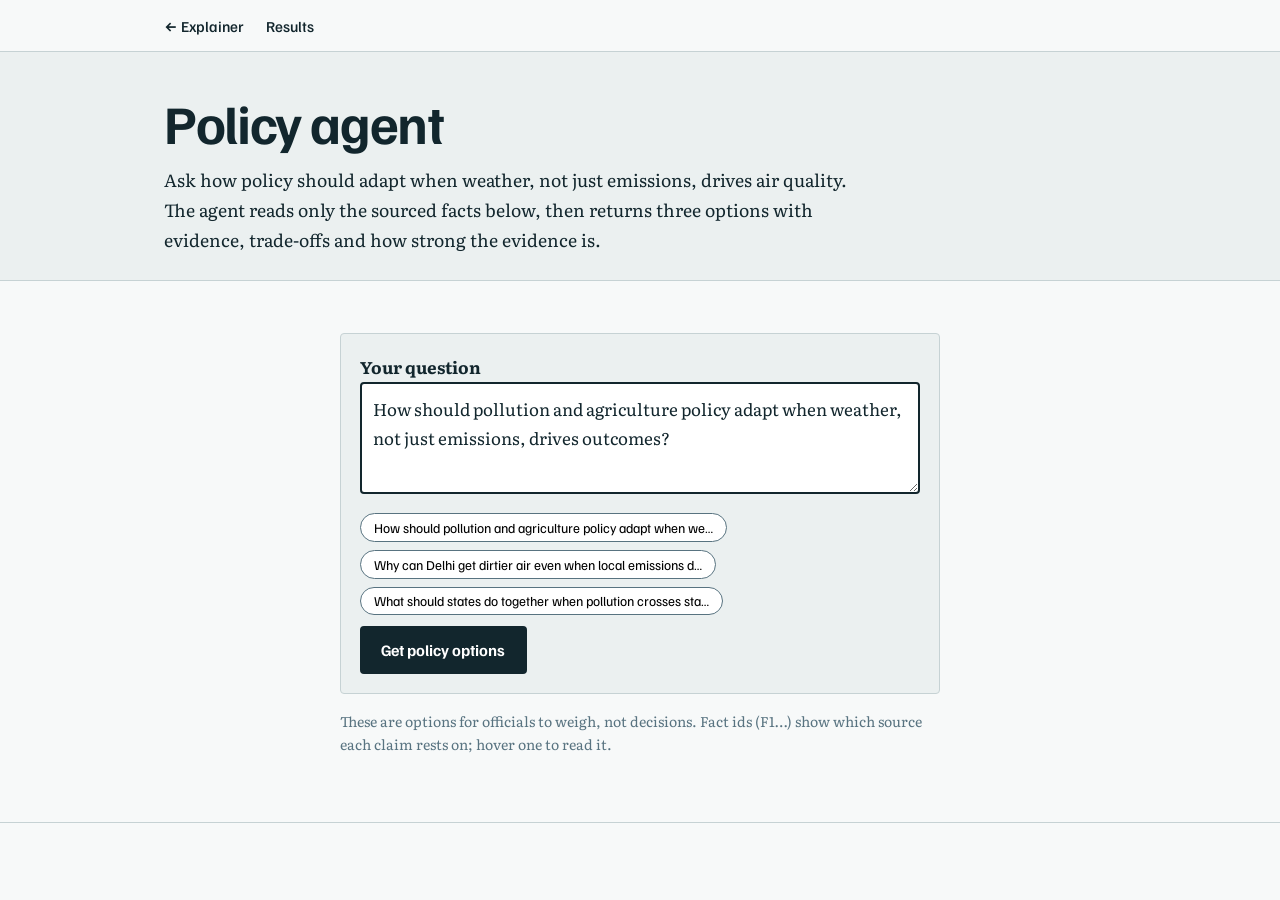
==== website/agent.html @ 287e5050 "Air and climate AI project" ====
<!DOCTYPE html>
<html lang="en"><head>
<meta charset="utf-8"><meta name="viewport" content="width=device-width,initial-scale=1">
<title>Policy agent: air quality and climate</title>
<link rel="preconnect" href="https://fonts.googleapis.com"><link rel="preconnect" href="https://fonts.gstatic.com" crossorigin>
<link href="https://fonts.googleapis.com/css2?family=Familjen+Grotesk:wght@500;700&family=Literata:opsz,wght@7..72,400;7..72,600&display=swap" rel="stylesheet">
<link rel="stylesheet" href="style.css">
</head><body>
<nav><div class="wrap"><a href="index.html">← Explainer</a><a href="#out">Results</a></div></nav>
<header class="hero"><div class="wrap">
  <h1>Policy agent</h1>
  <p class="lead">Ask how policy should adapt when weather, not just emissions, drives air quality. The agent reads only the sourced facts below, then returns three options with evidence, trade-offs and how strong the evidence is.</p>
</div></header>
<main><section><div class="wrap narrow">
  <div class="panel">
    <label for="q"><b>Your question</b></label>
    <textarea id="q" rows="3" maxlength="500">How should pollution and agriculture policy adapt when weather, not just emissions, drives outcomes?</textarea>
    <div class="chips" id="chips"></div>
    <button class="btn" id="go">Get policy options</button>
  </div>
  <div id="out" aria-live="polite"></div>
  <p class="note">These are options for officials to weigh, not decisions. Fact ids (F1…) show which source each claim rests on; hover one to read it.</p>
</div></section></main>
<script src="agent.js"></script>
</body></html>
---- website/style.css ----
:root{--haze:#EBF0F0;--paper:#F7F9F9;--ink:#12262D;--slate:#587380;--line:#C6D2D4;--teal:#0F7C86;--amber:#E0980A;--amber-ink:#8F5400;--teal-ink:#0B5F67;--head:"Familjen Grotesk","Segoe UI",system-ui,sans-serif;--body:"Literata",Georgia,serif}
*{box-sizing:border-box}html{scroll-behavior:smooth;scroll-padding-top:3.5rem}
body{margin:0;background:var(--paper);color:var(--ink);font:400 1.06rem/1.7 var(--body)}
.wrap{max-width:62rem;margin:0 auto;padding:0 1.25rem}.narrow{max-width:40rem}
h1,h2,h3,nav,.toggle,.btn,.axis,.key,.src,button{font-family:var(--head)}
h1{font-size:clamp(2rem,5vw,3.4rem);line-height:1.04;letter-spacing:-.025em;margin:0 0 .9rem}
h2{font-size:clamp(1.7rem,4vw,2.4rem);line-height:1.1;letter-spacing:-.015em;margin:0 0 1rem}
h3{font-size:1.2rem;margin:1.8rem 0 .2rem}
a{color:var(--teal-ink)}.skip{position:absolute;left:-99rem}.skip:focus{left:1rem;top:1rem;background:#fff;padding:.4rem}
:focus-visible{outline:3px solid var(--amber);outline-offset:2px}
nav{position:sticky;top:0;z-index:5;background:rgba(247,249,249,.94);backdrop-filter:blur(6px);border-bottom:1px solid var(--line)}
nav .wrap{display:flex;gap:1.4rem;overflow-x:auto;white-space:nowrap}nav a{padding:.8rem 0;text-decoration:none;color:var(--ink);font-weight:500;font-size:.95rem}nav a:hover{color:var(--teal-ink)}
.hero{background:var(--haze);padding:clamp(1.6rem,4vw,2.6rem) 0 1.6rem;border-bottom:1px solid var(--line)}
.lead{font-size:1.1rem;max-width:44rem;margin:0}.lead b{color:var(--teal-ink)}.lead b:nth-of-type(2){color:var(--amber-ink)}
section{padding:3.2rem 0;border-bottom:1px solid var(--line)}#flip{padding-top:1.4rem}
.toggle{display:inline-flex;border:2px solid var(--ink);border-radius:4px;overflow:hidden;margin-bottom:.6rem}
.toggle button{background:transparent;border:0;padding:.55rem 1.3rem;cursor:pointer;text-align:left;color:var(--ink);font-weight:700;font-size:1.05rem;line-height:1.2}
.toggle button small{display:block;font-weight:500;font-size:.8rem;opacity:.8}
.toggle button[aria-pressed=true]{background:var(--ink);color:#fff}
.caption{min-height:3.4em;max-width:46rem;margin:.4rem 0 1rem}
.axis{display:grid;grid-template-columns:8.5rem 1fr 4.6rem;gap:.7rem;font-size:.8rem;color:var(--slate)}
.axis .ends{display:flex;justify-content:space-between}
#chart h3{font-size:.95rem;margin:1.2rem 0 .1rem;color:var(--slate);font-weight:500}
.row{display:grid;grid-template-columns:8.5rem 1fr 4.6rem;gap:.7rem;align-items:center;padding:.18rem 0;font-family:var(--head);font-size:.95rem}
.track{position:relative;height:1.4rem;background:linear-gradient(var(--slate),var(--slate)) center/1px 100% no-repeat}
.bar{--c:var(--amber);position:absolute;top:2px;bottom:2px;background:var(--c);border-radius:2px;transition:left .9s cubic-bezier(.3,.7,.2,1),width .9s cubic-bezier(.3,.7,.2,1)}
.bar.down{--c:var(--teal)}.bar.dir{background:repeating-linear-gradient(135deg,var(--c) 0 3px,transparent 3px 7px);outline:1px solid var(--c);outline-offset:-1px}
.val{font-weight:700;text-align:right;font-size:.9rem}.val.up{color:var(--amber-ink)}.val.down{color:var(--teal-ink)}
.key,.src{font-size:.82rem;color:var(--slate);margin:.8rem 0 0}.key .sw{display:inline-block;width:1.4rem;height:.7rem;margin:0 .35rem 0 .9rem;vertical-align:middle;background:var(--amber)}.key .sw:first-child{margin-left:0}
.sw.hatch{background:repeating-linear-gradient(135deg,var(--amber) 0 3px,transparent 3px 7px);outline:1px solid var(--amber)}.sw.slate{background:repeating-linear-gradient(135deg,var(--slate) 0 3px,transparent 3px 7px);outline:1px solid var(--slate)}.sw.ink{background:var(--ink)}
.callout{border-left:4px solid var(--amber);padding:.4rem 0 .4rem 1rem;margin:1.6rem 0;font-size:1.12rem}
#zonechart{margin:1.6rem 0 0;max-width:52rem}.zr{margin:0 0 1.3rem;font-family:var(--head)}.zr>b{display:block;font-weight:500;margin-bottom:.25rem}
.zb{display:grid;grid-template-columns:1fr 7.5rem;gap:.7rem;align-items:center;margin:.15rem 0}.zb i{display:block;height:1.05rem;border-radius:2px;width:0;transition:width 1s cubic-bezier(.3,.7,.2,1)}
.zb i.then{background:repeating-linear-gradient(135deg,var(--slate) 0 3px,transparent 3px 7px);outline:1px solid var(--slate);outline-offset:-1px}.zb i.now{background:var(--ink)}.zb span{font-size:.88rem}
.levers{margin:2rem 0}.lv{display:grid;grid-template-columns:1.1fr 1.4fr 1.4fr;gap:1.5rem;padding:1.2rem 0;border-top:1px solid var(--line)}
.lv h3{margin:0 0 .3rem}.lv p{margin:0;font-size:.98rem}.lv .t{color:var(--amber-ink)}.lv small{display:block;font:700 .85rem var(--head);color:var(--slate);margin-bottom:.15rem}
.levers .lv:last-child{border-bottom:1px solid var(--line)}
.cta{display:flex;flex-wrap:wrap;gap:.8rem}.btn{display:inline-block;background:var(--ink);color:#fff;text-decoration:none;font-weight:700;padding:.75rem 1.2rem;border-radius:4px;border:2px solid var(--ink)}.btn.alt{background:transparent;color:var(--ink)}.btn:hover{background:var(--teal-ink);border-color:var(--teal-ink);color:#fff}
footer{padding:2rem 0 3rem;font-size:.85rem;color:var(--slate)}
@media(max-width:720px){.row,.axis{grid-template-columns:6.2rem 1fr 3.6rem;gap:.4rem;font-size:.85rem}.lv{grid-template-columns:1fr;gap:.6rem}.zb{grid-template-columns:1fr 5.5rem}}
@media(prefers-reduced-motion:reduce){*{transition:none!important;scroll-behavior:auto!important}}

.panel{background:var(--haze);border:1px solid var(--line);padding:1.2rem;border-radius:4px}
textarea{width:100%;font:inherit;padding:.7rem;border:2px solid var(--ink);border-radius:4px;background:#fff;color:var(--ink);resize:vertical}
.chips{display:flex;flex-wrap:wrap;gap:.5rem;margin:.7rem 0}.chip{font-size:.85rem;background:#fff;border:1px solid var(--slate);border-radius:99px;padding:.3rem .8rem;cursor:pointer}
button.btn{cursor:pointer;font-size:1rem}button.btn:disabled{opacity:.6;cursor:wait}
.pol{border-top:1px solid var(--line);padding:1.3rem 0}.pol h3{margin:0 0 .3rem}.tags{display:flex;gap:.5rem;flex-wrap:wrap;margin:.2rem 0 .6rem;font:500 .82rem var(--head)}
.tag{border:1px solid var(--slate);border-radius:3px;padding:.05rem .5rem}.tag.strong{border-color:var(--teal);color:var(--teal-ink)}.tag.weak{border-color:var(--amber);color:var(--amber-ink)}
.pol dt{font:700 .85rem var(--head);color:var(--slate);margin-top:.7rem}.pol dd{margin:0}.pol ul{margin:.1rem 0;padding-left:1.2rem}
.fid{font:500 .8rem var(--head);background:#fff;border:1px solid var(--line);border-radius:3px;padding:0 .35rem;cursor:help}
.err{border-left:4px solid var(--amber);padding:.5rem 1rem;background:#fff}.note{font-size:.88rem;color:var(--slate)}
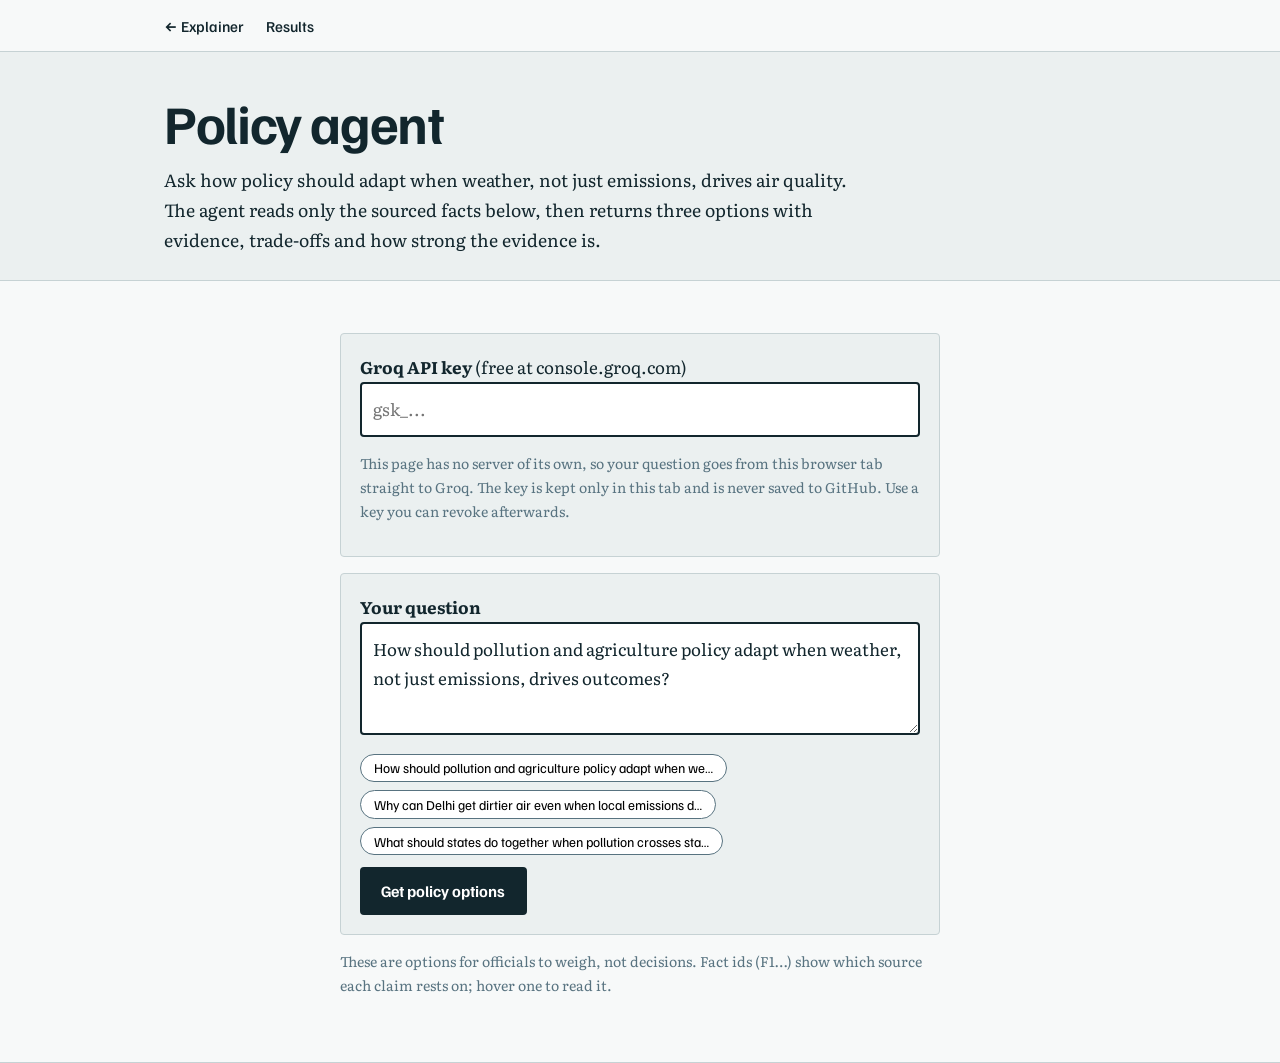
==== commit 6ac3873b: "Add files via upload" ====
--- a/website/agent.html
+++ b/website/agent.html
@@ -12,6 +12,11 @@
   <p class="lead">Ask how policy should adapt when weather, not just emissions, drives air quality. The agent reads only the sourced facts below, then returns three options with evidence, trade-offs and how strong the evidence is.</p>
 </div></header>
 <main><section><div class="wrap narrow">
+  <div id="keybox" class="panel" hidden style="margin-bottom:1rem">
+    <label for="key"><b>Groq API key</b> (free at console.groq.com)</label>
+    <input id="key" type="password" autocomplete="off" placeholder="gsk_...">
+    <p class="note">This page has no server of its own, so your question goes from this browser tab straight to Groq. The key is kept only in this tab and is never saved to GitHub. Use a key you can revoke afterwards.</p>
+  </div>
   <div class="panel">
     <label for="q"><b>Your question</b></label>
     <textarea id="q" rows="3" maxlength="500">How should pollution and agriculture policy adapt when weather, not just emissions, drives outcomes?</textarea>
--- a/website/style.css
+++ b/website/style.css
@@ -40,8 +40,8 @@
 @media(max-width:720px){.row,.axis{grid-template-columns:6.2rem 1fr 3.6rem;gap:.4rem;font-size:.85rem}.lv{grid-template-columns:1fr;gap:.6rem}.zb{grid-template-columns:1fr 5.5rem}}
 @media(prefers-reduced-motion:reduce){*{transition:none!important;scroll-behavior:auto!important}}
 
-.panel{background:var(--haze);border:1px solid var(--line);padding:1.2rem;border-radius:4px}
-textarea{width:100%;font:inherit;padding:.7rem;border:2px solid var(--ink);border-radius:4px;background:#fff;color:var(--ink);resize:vertical}
+[hidden]{display:none!important}.panel{background:var(--haze);border:1px solid var(--line);padding:1.2rem;border-radius:4px}
+input,textarea{width:100%;font:inherit;padding:.7rem;border:2px solid var(--ink);border-radius:4px;background:#fff;color:var(--ink);resize:vertical}
 .chips{display:flex;flex-wrap:wrap;gap:.5rem;margin:.7rem 0}.chip{font-size:.85rem;background:#fff;border:1px solid var(--slate);border-radius:99px;padding:.3rem .8rem;cursor:pointer}
 button.btn{cursor:pointer;font-size:1rem}button.btn:disabled{opacity:.6;cursor:wait}
 .pol{border-top:1px solid var(--line);padding:1.3rem 0}.pol h3{margin:0 0 .3rem}.tags{display:flex;gap:.5rem;flex-wrap:wrap;margin:.2rem 0 .6rem;font:500 .82rem var(--head)}
